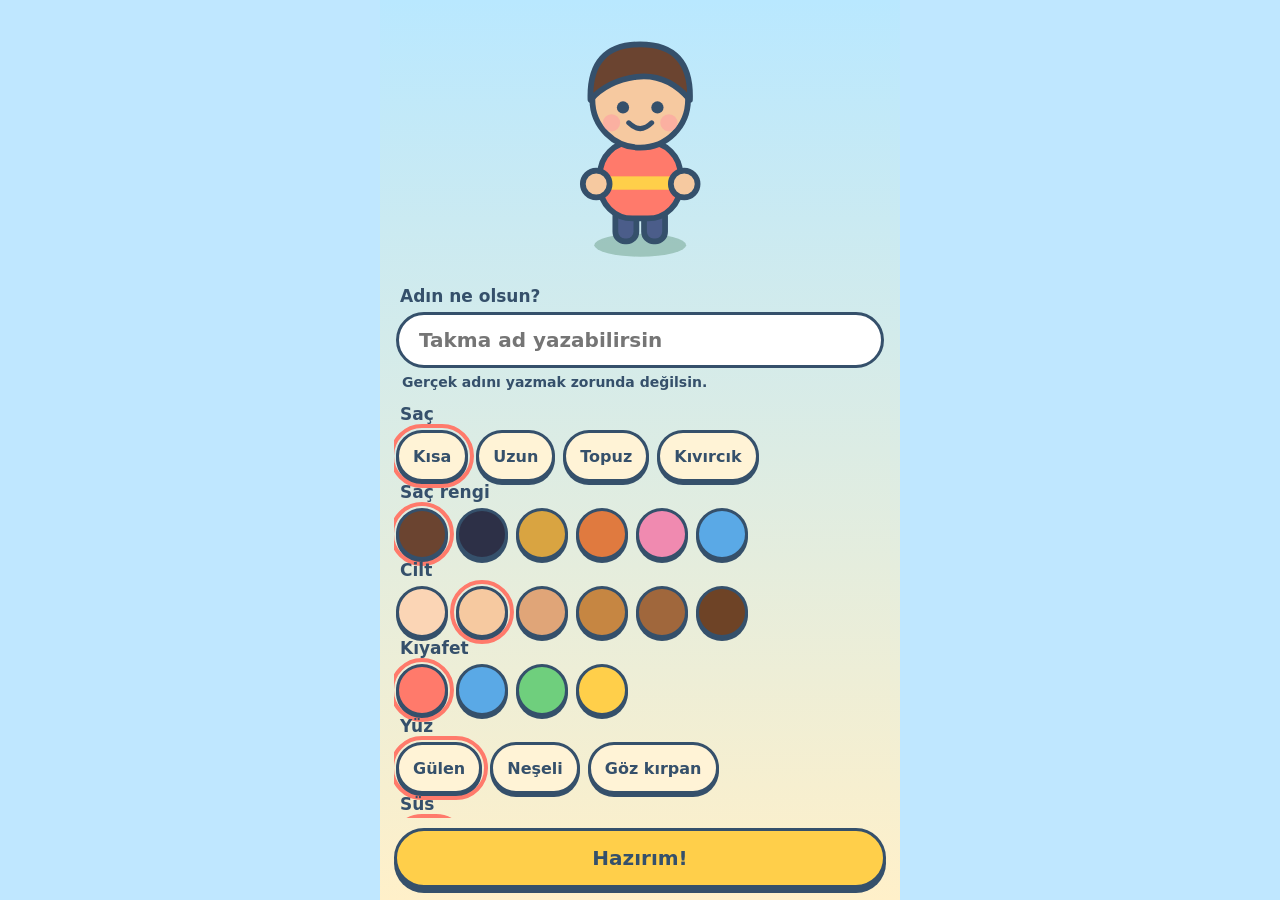
==== index.html @ fe858e10 "Add files via upload" ====
<!DOCTYPE html>
<html lang="tr">
<head>
<meta charset="utf-8">
<meta name="viewport" content="width=device-width, initial-scale=1, viewport-fit=cover, user-scalable=no">
<title>ÖĞRENİŞ</title>
<link rel="icon" href="data:,">
<link rel="stylesheet" href="ogr-base.css">
<link rel="stylesheet" href="ogr-world.css">
</head>
<body>
<div class="app">
<section class="screen active" id="screen-home" aria-hidden="false">
<svg class="world" viewBox="0 0 390 780" preserveAspectRatio="xMidYMax slice" role="img" aria-label="ÖĞRENİŞ kasabası">
<defs>
<linearGradient id="sky" x1="0" y1="0" x2="0" y2="1"><stop offset="0" stop-color="#6cc4fb"/><stop offset=".55" stop-color="#b9e8ff"/><stop offset="1" stop-color="#fff0c9"/></linearGradient>
<linearGradient id="gr" x1="0" y1="0" x2="0" y2="1"><stop offset="0" stop-color="#97dc8a"/><stop offset="1" stop-color="#62b968"/></linearGradient>
<radialGradient id="sun"><stop offset="0" stop-color="#fff3a8"/><stop offset="1" stop-color="#fff3a8" stop-opacity="0"/></radialGradient>
</defs>
<rect width="390" height="780" fill="url(#sky)"/>
<circle cx="318" cy="238" r="70" fill="url(#sun)"/><circle cx="318" cy="238" r="26" fill="#ffd95a" class="o"/>
<g class="cloud" fill="#fff" opacity=".95"><ellipse cx="70" cy="215" rx="38" ry="14"/><ellipse cx="92" cy="203" rx="24" ry="14"/><ellipse cx="52" cy="206" rx="18" ry="10"/></g>
<g class="cloud cloud2" fill="#fff" opacity=".9"><ellipse cx="205" cy="270" rx="30" ry="11"/><ellipse cx="222" cy="261" rx="18" ry="11"/></g>
<path d="M0 330Q90 270 190 322T390 300V470H0Z" fill="#b2e3a8"/>
<path d="M0 385Q120 335 240 378T390 352V540H0Z" fill="#96d98b"/>
<path d="M0 442Q195 408 390 442V780H0Z" fill="url(#gr)"/>
<!-- rails -->
<rect x="0" y="434" width="390" height="9" fill="#9a7a5c"/><path d="M0 438H390" stroke="#6f563f" stroke-width="2" stroke-dasharray="7 9"/>
<!-- paths -->
<path d="M150 600Q98 540 84 440L112 440Q128 520 178 590Z" fill="#fff0cc"/>
<path d="M214 590Q262 560 286 545L304 552Q268 584 238 608Z" fill="#fff0cc"/>
<path d="M150 622Q134 700 122 780H268Q256 700 240 622Z" fill="#fff0cc"/>
<ellipse cx="195" cy="612" rx="108" ry="34" fill="#fff0cc"/><ellipse cx="195" cy="612" rx="108" ry="34" fill="none" stroke="#f2d9a0" stroke-width="3"/>

<!-- Kelime Ormanı -->
<g data-place="orman" role="button" tabindex="0" aria-label="Kelime Ormanı">
<rect x="244" y="250" width="140" height="180" fill="transparent"/>
<ellipse cx="322" cy="418" rx="62" ry="9" fill="#2f6f45" opacity=".25"/>
<rect x="283" y="388" width="9" height="26" rx="3" fill="#b9824f" class="o"/><circle cx="288" cy="376" r="22" fill="#3f9d63" class="o"/><circle cx="281" cy="368" r="9" fill="#62bb74" class="n"/>
<rect x="354" y="392" width="9" height="24" rx="3" fill="#b9824f" class="o"/><circle cx="358" cy="380" r="20" fill="#4aaa6b" class="o"/><circle cx="352" cy="373" r="8" fill="#6fc27a" class="n"/>
<rect x="324" y="380" width="11" height="34" rx="3" fill="#b9824f" class="o"/><circle cx="329" cy="362" r="29" fill="#3f9d63" class="o"/><circle cx="320" cy="352" r="12" fill="#62bb74" class="n"/>
<g class="bob"><rect x="262" y="322" width="26" height="26" rx="8" fill="#ffcf4a" class="o"/><text x="275" y="341" text-anchor="middle" font-size="17">K</text></g>
<g class="bob2"><rect x="298" y="300" width="26" height="26" rx="8" fill="#ff9b54" class="o"/><text x="311" y="319" text-anchor="middle" font-size="17">E</text></g>
<g class="bob3"><rect x="336" y="316" width="26" height="26" rx="8" fill="#7ccbff" class="o"/><text x="349" y="335" text-anchor="middle" font-size="17">L</text></g>
<rect class="pill o" x="291" y="254" width="62" height="26" rx="13" fill="#fff3d6"/><text x="322" y="272" text-anchor="middle" font-size="14">Orman</text>
</g>

<!-- Tren İstasyonu -->
<g data-place="istasyon" role="button" tabindex="0" aria-label="Tren İstasyonu">
<rect x="20" y="318" width="236" height="130" fill="transparent"/>
<ellipse cx="90" cy="436" rx="70" ry="8" fill="#2f6f45" opacity=".22"/>
<rect x="38" y="378" width="98" height="58" rx="8" fill="#fff3d6" class="o"/>
<path d="M28 382L87 342L146 382Z" fill="#5aa9e6" class="o"/>
<circle cx="87" cy="366" r="10" fill="#fff" class="o"/><path d="M87 360V366L92 368" stroke="#35506b" stroke-width="2.5" fill="none" stroke-linecap="round"/>
<rect x="75" y="398" width="25" height="38" rx="12" fill="#7ccbff" class="o"/>
<rect x="46" y="396" width="20" height="18" rx="5" fill="#bfe7ff" class="o"/><rect x="110" y="396" width="20" height="18" rx="5" fill="#bfe7ff" class="o"/>
<rect x="164" y="400" width="52" height="34" rx="9" fill="#ff9b54" class="o"/><rect x="164" y="388" width="22" height="22" rx="6" fill="#ffcf4a" class="o"/><rect x="198" y="386" width="10" height="16" rx="3" fill="#35506b" class="n"/>
<rect x="219" y="408" width="34" height="26" rx="7" fill="#ffcf4a" class="o"/>
<circle cx="178" cy="437" r="7" fill="#fff3d6" class="o"/><circle cx="204" cy="437" r="7" fill="#fff3d6" class="o"/><circle cx="234" cy="437" r="6" fill="#fff3d6" class="o"/>
<circle cx="203" cy="380" r="7" fill="#fff" class="puff n"/><circle cx="203" cy="380" r="7" fill="#fff" class="puff puff2 n"/>
<rect class="pill o" x="46" y="316" width="82" height="26" rx="13" fill="#fff3d6"/><text x="87" y="334" text-anchor="middle" font-size="14">İstasyon</text>
</g>

<!-- Fırın -->
<g data-place="firin" role="button" tabindex="0" aria-label="Fırın">
<rect x="236" y="418" width="142" height="140" fill="transparent"/>
<ellipse cx="304" cy="545" rx="64" ry="8" fill="#2f6f45" opacity=".25"/>
<rect x="336" y="452" width="15" height="26" rx="3" fill="#c9774a" class="o"/>
<rect x="252" y="482" width="104" height="62" rx="8" fill="#ffe2b0" class="o"/>
<rect x="246" y="466" width="116" height="24" rx="9" fill="#ffb347" class="o"/>
<g class="o"><rect x="252" y="488" width="26" height="18" rx="9" fill="#fff3d6"/><rect x="278" y="488" width="26" height="18" rx="9" fill="#ff9b54"/><rect x="304" y="488" width="26" height="18" rx="9" fill="#fff3d6"/><rect x="330" y="488" width="26" height="18" rx="9" fill="#ff9b54"/></g>
<rect x="292" y="512" width="26" height="32" rx="12" fill="#8a5a3c" class="o"/><circle cx="313" cy="528" r="2" fill="#ffcf4a" class="n"/>
<rect x="262" y="514" width="22" height="18" rx="5" fill="#bfe7ff" class="o"/><rect x="326" y="514" width="22" height="18" rx="5" fill="#bfe7ff" class="o"/>
<circle cx="266" cy="460" r="0" fill="none"/>
<rect class="pill o" x="278" y="424" width="52" height="26" rx="13" fill="#fff3d6"/><text x="304" y="442" text-anchor="middle" font-size="14">Fırın</text>
</g>

<!-- Evim -->
<g data-place="ev" role="button" tabindex="0" aria-label="Evim">
<rect x="20" y="600" width="140" height="170" fill="transparent"/>
<ellipse cx="86" cy="736" rx="62" ry="8" fill="#2f6f45" opacity=".25"/>
<rect x="104" y="650" width="14" height="26" rx="3" fill="#c9774a" class="o"/>
<rect x="40" y="680" width="90" height="56" rx="8" fill="#fff3d6" class="o"/>
<path d="M30 686L85 640L140 686Z" fill="#ff8a5b" class="o"/>
<rect x="73" y="702" width="25" height="34" rx="12" fill="#8a5a3c" class="o"/>
<rect x="48" y="698" width="18" height="16" rx="5" fill="#bfe7ff" class="o"/><rect x="106" y="698" width="18" height="16" rx="5" fill="#bfe7ff" class="o"/>
<g class="o"><circle cx="38" cy="750" r="6" fill="#ff7a6b"/><circle cx="56" cy="754" r="6" fill="#ffcf4a"/><circle cx="114" cy="754" r="6" fill="#ff7a6b"/><circle cx="132" cy="750" r="6" fill="#fff"/></g>
<rect class="pill o" x="59" y="606" width="52" height="26" rx="13" fill="#fff3d6"/><text x="85" y="624" text-anchor="middle" font-size="14">Evim</text>
</g>

<!-- Görev panosu -->
<g data-place="gorev" role="button" tabindex="0" aria-label="Görev panosu">
<rect x="284" y="560" width="100" height="170" fill="transparent"/>
<ellipse cx="331" cy="718" rx="40" ry="7" fill="#2f6f45" opacity=".25"/>
<rect x="302" y="660" width="9" height="56" rx="3" fill="#a56d3f" class="o"/><rect x="352" y="660" width="9" height="56" rx="3" fill="#a56d3f" class="o"/>
<rect x="292" y="628" width="78" height="56" rx="9" fill="#e0a76c" class="o"/>
<rect x="300" y="636" width="26" height="22" rx="3" fill="#fff3d6" class="o" transform="rotate(-5 313 647)"/><rect x="334" y="640" width="28" height="30" rx="3" fill="#fff9e6" class="o" transform="rotate(4 348 655)"/>
<circle cx="313" cy="637" r="3.5" fill="#ff7a6b" class="n"/><circle cx="348" cy="641" r="3.5" fill="#5aa9e6" class="n"/>
<g class="bob"><circle cx="331" cy="606" r="13" fill="#ffcf4a" class="o"/><text x="331" y="612" text-anchor="middle" font-size="17">!</text></g>
<rect class="pill o" x="294" y="568" width="74" height="26" rx="13" fill="#fff3d6"/><text x="331" y="586" text-anchor="middle" font-size="14">Görevler</text>
</g>

<!-- decor -->
<g class="o" fill="#4aaa6b"><circle cx="190" cy="740" r="14"/><circle cx="214" cy="748" r="10"/></g>
<g class="n"><circle cx="186" cy="734" r="5" fill="#6fc27a"/><circle cx="206" cy="716" r="4" fill="#ff7a6b"/><circle cx="170" cy="700" r="4" fill="#ffcf4a"/><circle cx="262" cy="680" r="4" fill="#fff"/></g>

<!-- konuşma balonu -->
<g class="bob3"><path d="M180 508L188 524L198 508Z" fill="#fff" class="o"/><rect x="90" y="462" width="148" height="50" rx="18" fill="#fff" class="o"/><path d="M182 509H196" stroke="#fff" stroke-width="5"/>
<text id="hello" x="164" y="484" text-anchor="middle" font-size="13">Merhaba!</text><text x="164" y="502" text-anchor="middle" font-size="13">Nereyi keşfedelim?</text></g>

<g id="playerSlot" transform="translate(195 560)"></g>
</svg>

<div class="hud">
<div class="pill-ui" aria-label="Yıldızlar"><svg width="28" height="28" viewBox="0 0 24 24"><path d="M12 2.5l2.9 6 6.6.8-4.9 4.5 1.3 6.5L12 17l-5.9 3.3 1.3-6.5L2.5 9.3l6.6-.8z" fill="#ffcf4a" stroke="#35506b" stroke-width="2" stroke-linejoin="round"/></svg><span id="starCount">0</span></div>
<button class="btn" data-place="ayar" aria-label="Ayarlar"><svg width="28" height="28" viewBox="0 0 24 24" fill="none" stroke="#35506b" stroke-width="2.6" stroke-linecap="round"><circle cx="12" cy="12" r="3.2"/><path d="M12 3v3M12 18v3M3 12h3M18 12h3M5.6 5.6l2.1 2.1M16.3 16.3l2.1 2.1M5.6 18.4l2.1-2.1M16.3 7.7l2.1-2.1"/></svg></button>
</div>
<div class="logo"><h1 aria-label="ÖĞRENİŞ"><span>Ö</span><span>Ğ</span><span>R</span><span>E</span><span>N</span><span>İ</span><span>Ş</span></h1><p>Oyna, keşfet, öğren!</p></div>
</section>
<section class="screen" id="screen-create" aria-hidden="true">
<div class="prev"><svg id="prevSvg" viewBox="-55 -62 110 138" aria-label="Karakter önizlemesi"></svg></div>
<div class="scroll"><div class="row"><b>Adın ne olsun?</b><input id="nameIn" maxlength="10" autocomplete="off" autocapitalize="words" placeholder="Takma ad yazabilirsin"><p id="hint"></p></div><div id="opts"></div></div>
<button class="big" id="saveBtn">Hazırım!</button>
</section>
<section class="screen panel" id="screen-soon" aria-hidden="true">
<div class="card"><div class="icon" id="soonIcon"></div><h2 id="soonTitle">Alan</h2><p>Bu alan çok yakında açılacak.</p></div>
<button class="big" data-act="back">Kasabaya dön</button>
</section>
<section class="screen panel" id="screen-settings" aria-hidden="true">
<div class="card"><h2>Ayarlar</h2><p class="ver" id="ver"></p></div>
<button class="big alt" id="soundBtn" data-act="sound" aria-pressed="true">Ses açık</button>
<button class="big alt" data-act="editchar">Karakterimi değiştir</button>
<button class="big alt" data-act="log">Hata günlüğü</button>
<button class="big" data-act="back">Kasabaya dön</button>
</section>
<section class="screen panel" id="screen-log" aria-hidden="true">
<div class="card"><h2>Hata günlüğü</h2></div>
<pre class="logbox" id="logBox"></pre>
<button class="big alt" data-act="copylog">Kopyala</button>
<button class="big alt" data-act="clearlog">Temizle</button>
<button class="big" data-act="back">Geri</button>
</section>
</div>
<script src="ogr-errors.js"></script>
<script src="ogr-state.js"></script>
<script src="ogr-audio.js"></script>
<script src="ogr-learning.js"></script>
<script src="ogr-nav.js"></script>
<script src="ogr-player.js"></script>
<script src="ogr-app.js"></script>
</body>
</html>
---- ogr-base.css ----
:root{--ink:#35506b;--cream:#fff3d6;--sky:#7ccbff;--grass:#6fcf7d;--sun:#ffcf4a;--orange:#ff9b54;--coral:#ff7a6b;--bg:#bfe7ff}
*{box-sizing:border-box;-webkit-tap-highlight-color:transparent;touch-action:manipulation}
html,body{height:100%;margin:0;background:var(--bg);overflow:hidden;overscroll-behavior:none;font-family:ui-rounded,"Nunito","Arial Rounded MT Bold","Trebuchet MS",system-ui,sans-serif;user-select:none;-webkit-user-select:none}
.app{position:fixed;inset:0;max-width:520px;margin:0 auto;overflow:hidden}
.screen{position:absolute;inset:0;opacity:0;visibility:hidden;transform:scale(.97);transition:opacity .25s,transform .25s,visibility 0s .25s}
.screen.active{opacity:1;visibility:visible;transform:none;transition:opacity .25s,transform .25s}
.panel{background:linear-gradient(#b9e8ff,#fff0c9);display:flex;flex-direction:column;align-items:center;justify-content:center;gap:18px;padding:calc(env(safe-area-inset-top,0px) + 20px) 20px calc(env(safe-area-inset-bottom,0px) + 20px)}
.card{width:100%;background:var(--cream);border:3px solid var(--ink);box-shadow:0 5px 0 var(--ink);border-radius:28px;padding:22px;color:var(--ink);text-align:center}
.card h2{margin:10px 0 6px;font-size:26px;font-weight:900}.card p{margin:0;font-size:17px;font-weight:700}
.icon{width:72px;height:72px;border-radius:50%;border:3px solid var(--ink);background:var(--c,#ffcf4a);margin:0 auto}
.big{width:100%;min-height:60px;border-radius:30px;border:3px solid var(--ink);background:var(--sun);box-shadow:0 5px 0 var(--ink);color:var(--ink);font:inherit;font-weight:900;font-size:20px}
.big:active{transform:translateY(4px);box-shadow:0 1px 0 var(--ink)}
.big.alt{background:var(--cream)}
pre.logbox{width:100%;max-height:45vh;overflow:auto;margin:0;padding:12px;background:#fff;border:3px solid var(--ink);border-radius:18px;font-size:12px;line-height:1.4;white-space:pre-wrap;word-break:break-word;color:var(--ink);user-select:text;-webkit-user-select:text}
.ver{font-size:14px;font-weight:700;color:var(--ink)}
#screen-create{background:linear-gradient(#b9e8ff,#fff0c9);display:flex;flex-direction:column;gap:10px;padding:calc(env(safe-area-inset-top,0px) + 8px) 14px calc(env(safe-area-inset-bottom,0px) + 12px)}
.prev{flex:0 0 30%;min-height:150px;display:flex;justify-content:center}
#prevSvg{height:100%;width:auto}
.scroll{flex:1;overflow-y:auto;display:flex;flex-direction:column;gap:14px;padding:4px 2px 10px}
.row b{display:block;margin:0 0 6px 4px;color:var(--ink);font-size:17px;font-weight:900}
.chips{display:flex;gap:8px;flex-wrap:wrap}
.chip{min-width:56px;height:52px;padding:0 14px;border-radius:26px;border:3px solid var(--ink);background:var(--cream);color:var(--ink);font:inherit;font-weight:800;font-size:16px;box-shadow:0 3px 0 var(--ink)}
.chip.sw{width:52px;min-width:52px;padding:0;background:var(--c)}
.chip.sel{outline:4px solid var(--coral);outline-offset:2px}
#nameIn{width:100%;height:56px;border-radius:28px;border:3px solid var(--ink);background:#fff;padding:0 20px;font:inherit;font-size:20px;font-weight:800;color:var(--ink);user-select:text;-webkit-user-select:text}
#hint{margin:6px 6px 0;font-size:14px;font-weight:700;color:var(--ink)}
---- ogr-world.css ----
svg.world{position:absolute;inset:0;width:100%;height:100%;display:block}
.o{stroke:var(--ink);stroke-width:3;stroke-linejoin:round;stroke-linecap:round}
.n{stroke:none}
text{font-family:inherit;font-weight:800;fill:var(--ink)}
[data-place]{cursor:pointer;outline:none}
[data-place]:focus-visible .pill{stroke:var(--coral);stroke-width:4}
.pop{animation:pop .45s cubic-bezier(.3,1.6,.5,1)}
@keyframes pop{0%{transform:scale(1)}40%{transform:scale(1.07,.94)}100%{transform:scale(1)}}
g,circle,rect,path{transform-box:fill-box;transform-origin:center bottom}
.bob{animation:bob 2.6s ease-in-out infinite}
.bob2{animation:bob 2.2s ease-in-out .5s infinite}
.bob3{animation:bob 2.8s ease-in-out 1s infinite}
@keyframes bob{50%{transform:translateY(-4px)}}
.cloud{animation:drift 70s linear infinite;transform-origin:center}
.cloud2{animation-duration:95s;animation-delay:-40s}
@keyframes drift{from{transform:translateX(-80px)}to{transform:translateX(120px)}}
.puff{animation:puff 3.2s ease-out infinite;transform-origin:center}
.puff2{animation-delay:1.6s}
@keyframes puff{0%{opacity:.9;transform:translate(0,0) scale(.6)}100%{opacity:0;transform:translate(10px,-26px) scale(1.4)}}
.hud{position:absolute;left:0;right:0;top:0;padding:calc(env(safe-area-inset-top,0px) + 12px) 14px 0;display:flex;justify-content:space-between;align-items:center;pointer-events:none}
.pill-ui,.btn{pointer-events:auto;background:var(--cream);border:3px solid var(--ink);box-shadow:0 4px 0 var(--ink);color:var(--ink);font:inherit;font-weight:900}
.pill-ui{height:48px;border-radius:24px;padding:0 16px 0 10px;display:flex;align-items:center;gap:8px;font-size:20px}
.btn{width:52px;height:52px;border-radius:50%;display:grid;place-items:center;padding:0}
.btn:active{transform:translateY(3px);box-shadow:0 1px 0 var(--ink)}
.logo{position:absolute;left:0;right:0;top:calc(env(safe-area-inset-top,0px) + 74px);text-align:center;pointer-events:none}
.logo h1{margin:0;font-size:clamp(40px,13vw,60px);line-height:1;font-weight:900;letter-spacing:1px;display:flex;justify-content:center}
.logo h1 span{display:inline-block;-webkit-text-stroke:7px var(--ink);paint-order:stroke fill;text-shadow:0 5px 0 var(--ink);animation:land .6s cubic-bezier(.3,1.7,.5,1) backwards}
.logo h1 span:nth-child(odd){transform:rotate(-4deg)}.logo h1 span:nth-child(even){transform:rotate(3deg) translateY(2px)}
.logo h1 span:nth-child(1){color:#ff7a6b;animation-delay:.05s}.logo h1 span:nth-child(2){color:#ffcf4a;animation-delay:.12s}
.logo h1 span:nth-child(3){color:#6fcf7d;animation-delay:.19s}.logo h1 span:nth-child(4){color:#5aa9e6;animation-delay:.26s}
.logo h1 span:nth-child(5){color:#ff9b54;animation-delay:.33s}.logo h1 span:nth-child(6){color:#ff7a6b;animation-delay:.40s}
.logo h1 span:nth-child(7){color:#ffcf4a;animation-delay:.47s}
@keyframes land{from{opacity:0;translate:0 -30px}to{opacity:1;translate:0 0}}
.logo p{margin:12px 0 0;font-size:18px;font-weight:900;color:#fff;-webkit-text-stroke:5px var(--ink);paint-order:stroke fill}
@media (prefers-reduced-motion:reduce){*{animation:none!important;transition:none!important}}
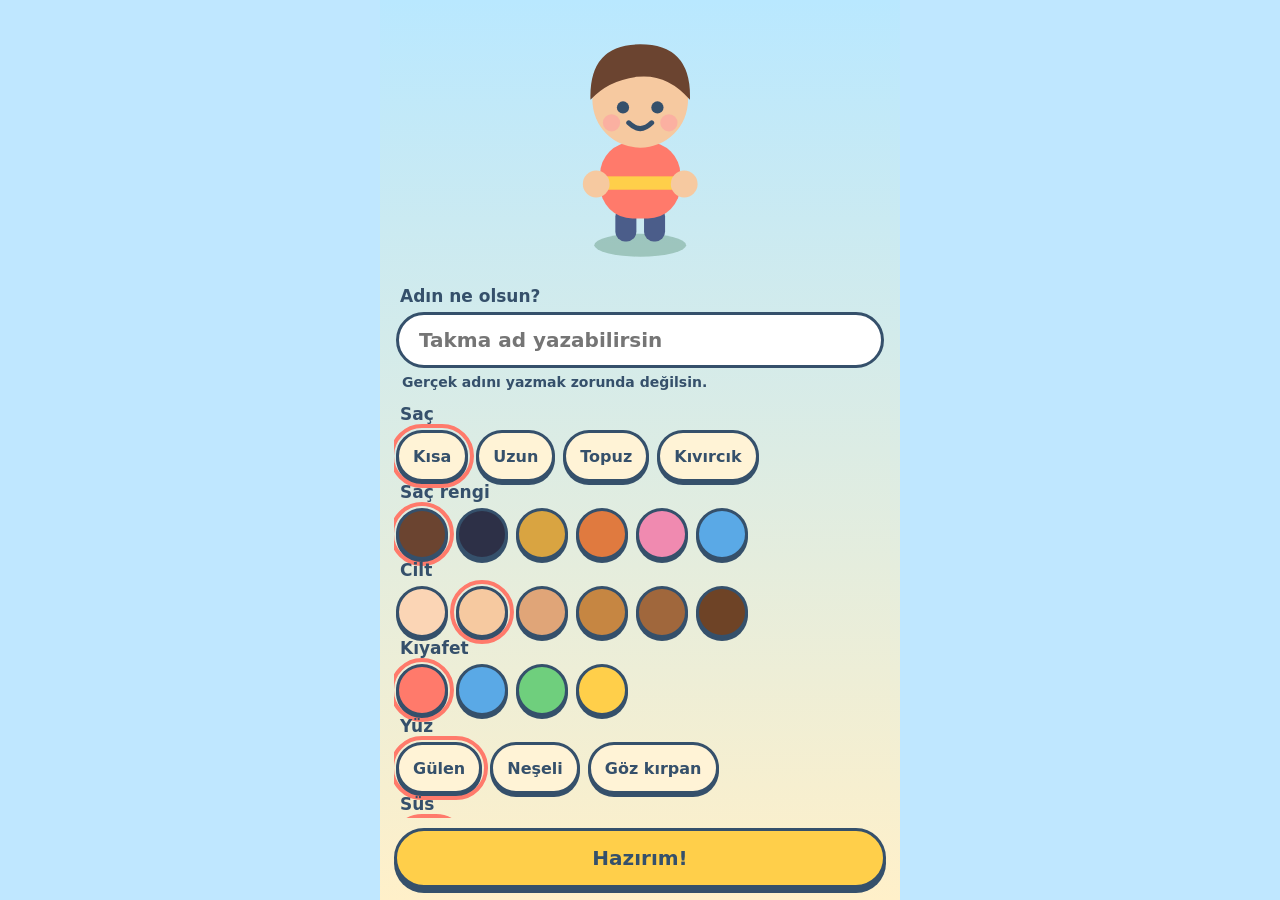
==== commit 8510ee66: "Add files via upload" ====
--- a/index.html
+++ b/index.html
@@ -5,8 +5,8 @@
 <meta name="viewport" content="width=device-width, initial-scale=1, viewport-fit=cover, user-scalable=no">
 <title>ÖĞRENİŞ</title>
 <link rel="icon" href="data:,">
-<link rel="stylesheet" href="ogr-base.css">
-<link rel="stylesheet" href="ogr-world.css">
+<link rel="stylesheet" href="ogr-base.css?v=0.4.1">
+<link rel="stylesheet" href="ogr-world.css?v=0.4.1">
 </head>
 <body>
 <div class="app">
@@ -104,11 +104,14 @@
 <g class="o" fill="#4aaa6b"><circle cx="190" cy="740" r="14"/><circle cx="214" cy="748" r="10"/></g>
 <g class="n"><circle cx="186" cy="734" r="5" fill="#6fc27a"/><circle cx="206" cy="716" r="4" fill="#ff7a6b"/><circle cx="170" cy="700" r="4" fill="#ffcf4a"/><circle cx="262" cy="680" r="4" fill="#fff"/></g>
 
+<g data-spark="s1" class="spark"><circle cx="55" cy="575" r="24" fill="transparent"/><path d="M55 565L58 573L66 575L58 577L55 585L52 577L44 575L52 573Z" fill="#fff6a8" stroke="#ffcf4a" stroke-width="1.5" stroke-linejoin="round"/></g>
+<g data-spark="s2" class="spark"><circle cx="268" cy="700" r="24" fill="transparent"/><path d="M268 690L271 698L279 700L271 702L268 710L265 702L257 700L265 698Z" fill="#fff6a8" stroke="#ffcf4a" stroke-width="1.5" stroke-linejoin="round"/></g>
+<g data-spark="s3" class="spark"><circle cx="205" cy="748" r="24" fill="transparent"/><path d="M205 738L208 746L216 748L208 750L205 758L202 750L194 748L202 746Z" fill="#fff6a8" stroke="#ffcf4a" stroke-width="1.5" stroke-linejoin="round"/></g>
 <!-- konuşma balonu -->
-<g class="bob3"><path d="M180 508L188 524L198 508Z" fill="#fff" class="o"/><rect x="90" y="462" width="148" height="50" rx="18" fill="#fff" class="o"/><path d="M182 509H196" stroke="#fff" stroke-width="5"/>
+<g class="bob3" id="bubble"><path d="M180 508L188 524L198 508Z" fill="#fff" class="o"/><rect x="90" y="462" width="148" height="50" rx="18" fill="#fff" class="o"/><path d="M182 509H196" stroke="#fff" stroke-width="5"/>
 <text id="hello" x="164" y="484" text-anchor="middle" font-size="13">Merhaba!</text><text x="164" y="502" text-anchor="middle" font-size="13">Nereyi keşfedelim?</text></g>
 
-<g id="playerSlot" transform="translate(195 560)"></g>
+<g id="walker" style="transform:translate(195px,560px)"><g id="playerSlot"></g></g>
 </svg>
 
 <div class="hud">
@@ -121,6 +124,12 @@
 <div class="prev"><svg id="prevSvg" viewBox="-55 -62 110 138" aria-label="Karakter önizlemesi"></svg></div>
 <div class="scroll"><div class="row"><b>Adın ne olsun?</b><input id="nameIn" maxlength="10" autocomplete="off" autocapitalize="words" placeholder="Takma ad yazabilirsin"><p id="hint"></p></div><div id="opts"></div></div>
 <button class="big" id="saveBtn">Hazırım!</button>
+</section>
+<section class="screen panel" id="screen-garden" aria-hidden="true">
+<div class="card"><h2>Evim ve bahçem</h2><p>Dokun ve bahçeni büyüt!</p></div>
+<div class="grid" id="gGrid"></div>
+<p class="ver" id="gCount"></p>
+<button class="big" data-act="back">Kasabaya dön</button>
 </section>
 <section class="screen panel" id="screen-soon" aria-hidden="true">
 <div class="card"><div class="icon" id="soonIcon"></div><h2 id="soonTitle">Alan</h2><p>Bu alan çok yakında açılacak.</p></div>
@@ -141,12 +150,14 @@
 <button class="big" data-act="back">Geri</button>
 </section>
 </div>
-<script src="ogr-errors.js"></script>
-<script src="ogr-state.js"></script>
-<script src="ogr-audio.js"></script>
-<script src="ogr-learning.js"></script>
-<script src="ogr-nav.js"></script>
-<script src="ogr-player.js"></script>
-<script src="ogr-app.js"></script>
+<script src="ogr-errors.js?v=0.4.1"></script>
+<script src="ogr-state.js?v=0.4.1"></script>
+<script src="ogr-audio.js?v=0.4.1"></script>
+<script src="ogr-learning.js?v=0.4.1"></script>
+<script src="ogr-nav.js?v=0.4.1"></script>
+<script src="ogr-player.js?v=0.4.1"></script>
+<script src="ogr-world.js?v=0.4.1"></script>
+<script src="ogr-garden.js?v=0.4.1"></script>
+<script src="ogr-app.js?v=0.4.1"></script>
 </body>
 </html>
--- a/ogr-base.css
+++ b/ogr-base.css
@@ -24,3 +24,7 @@
 .chip.sel{outline:4px solid var(--coral);outline-offset:2px}
 #nameIn{width:100%;height:56px;border-radius:28px;border:3px solid var(--ink);background:#fff;padding:0 20px;font:inherit;font-size:20px;font-weight:800;color:var(--ink);user-select:text;-webkit-user-select:text}
 #hint{margin:6px 6px 0;font-size:14px;font-weight:700;color:var(--ink)}
+.grid{display:grid;grid-template-columns:repeat(3,1fr);gap:12px;width:100%}
+.plot{aspect-ratio:1;padding:0;border:3px solid var(--ink);border-radius:24px;background:linear-gradient(#b9e8ff,#9ed98f);box-shadow:0 4px 0 var(--ink)}
+.plot:active{transform:translateY(3px);box-shadow:0 1px 0 var(--ink)}
+.plot svg{width:100%;height:100%;display:block}
